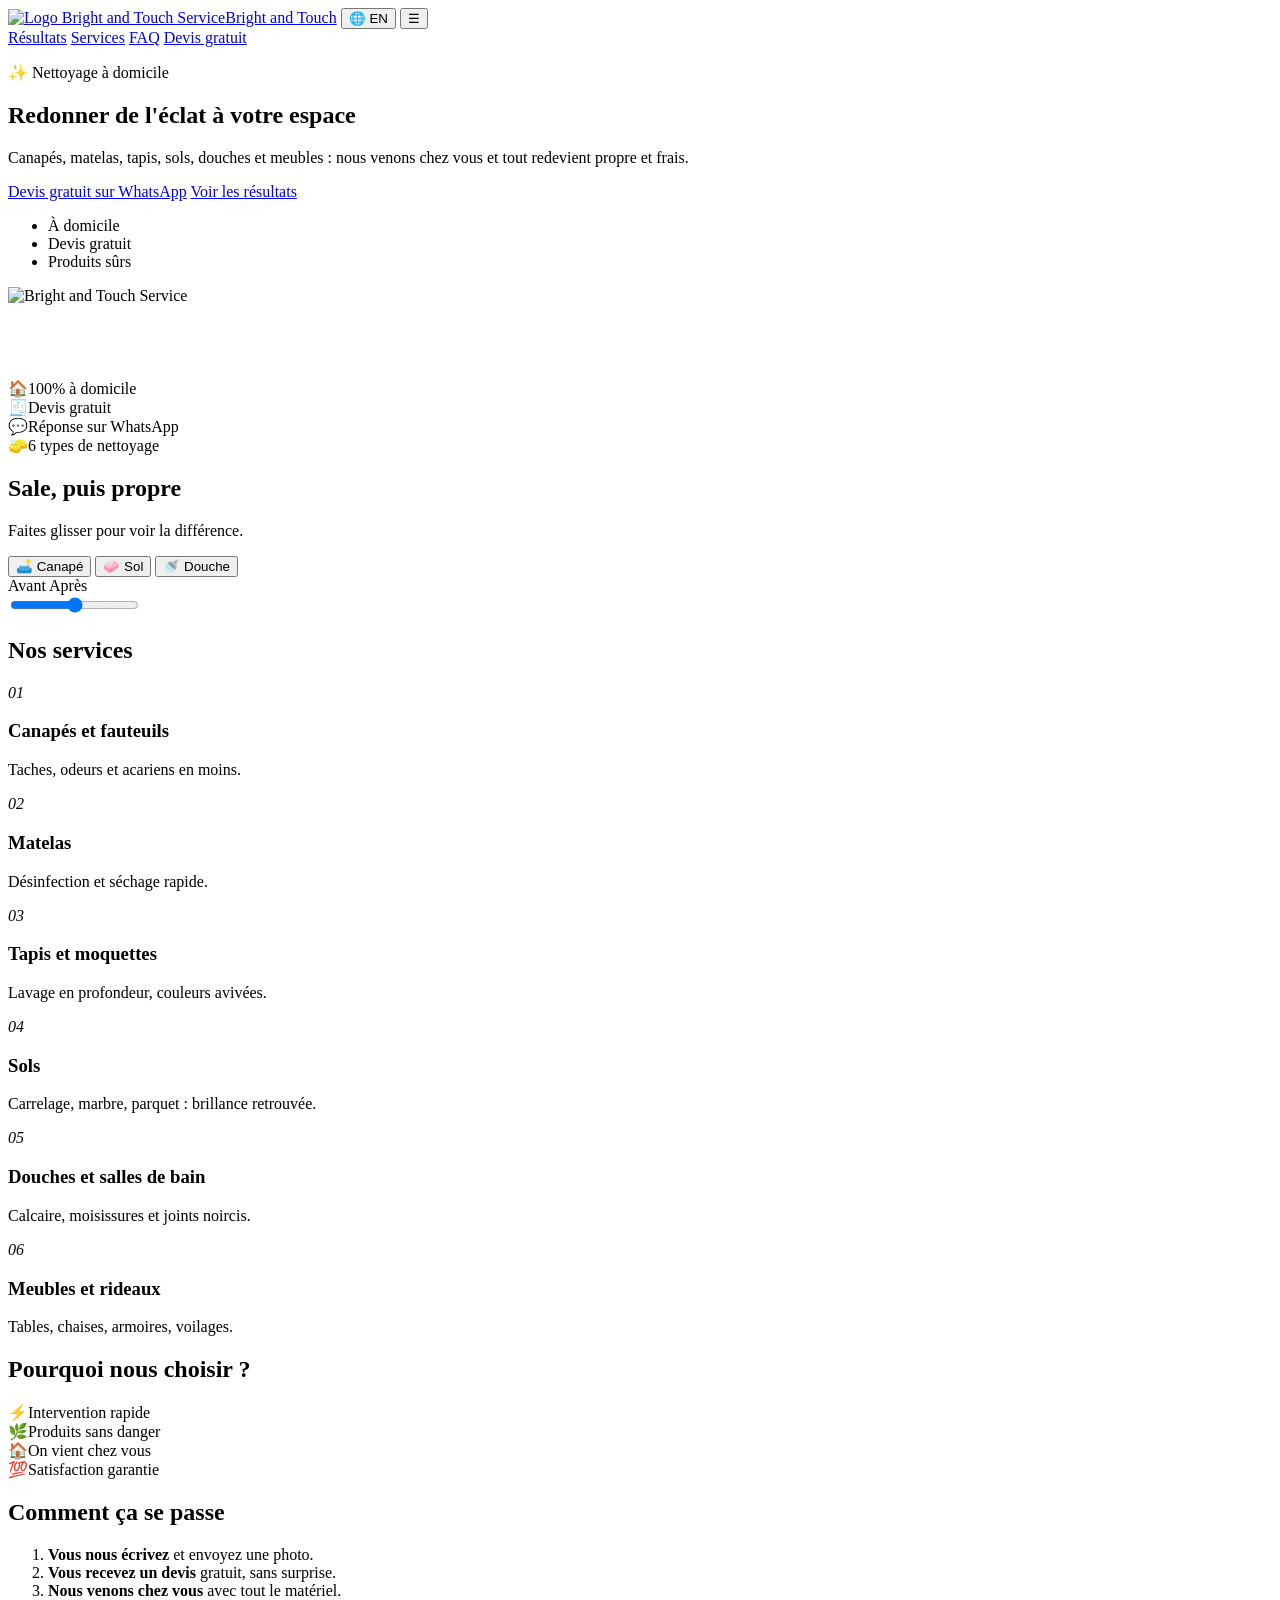
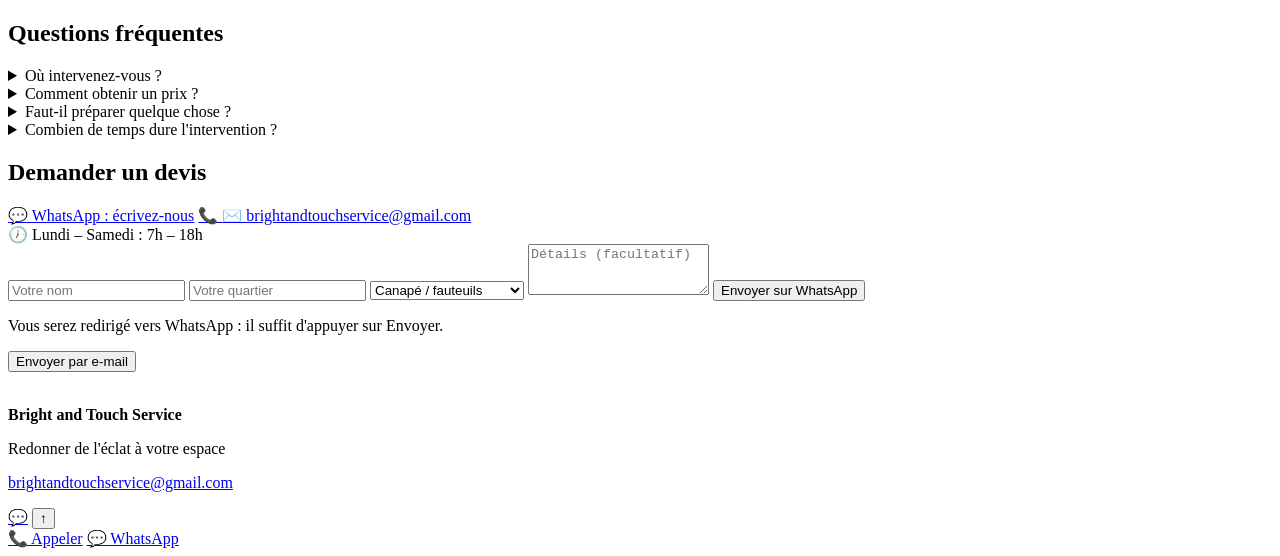
==== index.html @ b21eb21c "Rename images/index.html to index.html" ====
<!DOCTYPE html>
<html lang="fr">
<head>
  <meta charset="utf-8">
  <meta name="viewport" content="width=device-width, initial-scale=1">
  <title>Bright and Touch Service – Nettoyage de canapés, sols et douches</title>
  <meta name="description" content="Nettoyage à domicile de canapés, matelas, tapis, sols, douches et meubles. Devis gratuit.">
  <meta name="theme-color" content="#0B6E7F">
  <link rel="icon" href="images/logo.png">
  <link rel="preconnect" href="https://fonts.googleapis.com">
  <link href="https://fonts.googleapis.com/css2?family=Poppins:wght@400;600;700;800&display=swap" rel="stylesheet">
  <link rel="stylesheet" href="style.css">
</head>
<body>
<div class="progress" id="progress"></div>

<header class="nav" id="nav">
  <a class="brand" href="#top"><img src="images/logo.png" alt="Logo Bright and Touch Service"><span>Bright and Touch</span></a>
  <button class="lang" id="lang" aria-label="Langue / Language">🌐 EN</button>
  <button class="burger" id="burger" aria-label="Menu">☰</button>
  <nav id="menu">
    <a href="#resultats" data-i18n="nav1">Résultats</a>
    <a href="#services" data-i18n="nav2">Services</a>
    <a href="#faq" data-i18n="nav3">FAQ</a>
    <a class="btn small" href="#contact" data-i18n="nav4">Devis gratuit</a>
  </nav>
</header>

<section class="hero" id="top">
  <span class="bub" style="left:6%;width:38px;height:38px"></span>
  <span class="bub" style="left:24%;width:22px;height:22px;animation-delay:2s"></span>
  <span class="bub" style="left:48%;width:46px;height:46px;animation-delay:5s"></span>
  <span class="bub" style="left:70%;width:28px;height:28px;animation-delay:1s"></span>
  <span class="bub" style="left:90%;width:52px;height:52px;animation-delay:3.5s"></span>

  <div class="hero-in">
    <p class="kicker" data-i18n="kicker">✨ Nettoyage à domicile</p>
    <h1><span data-i18n="h1a">Redonner de l'éclat à votre</span> <span class="swap" id="swap">espace</span></h1>
    <p class="lead" data-i18n="lead">Canapés, matelas, tapis, sols, douches et meubles : nous venons chez vous et tout redevient propre et frais.</p>
    <div class="cta">
      <a class="btn gold" data-wa target="_blank" href="#" data-i18n="cta1">Devis gratuit sur WhatsApp</a>
      <a class="btn ghost" href="#resultats" data-i18n="cta2">Voir les résultats</a>
    </div>
    <ul class="trust"><li data-i18n="tr1">À domicile</li><li data-i18n="tr2">Devis gratuit</li><li data-i18n="tr3">Produits sûrs</li></ul>
  </div>

  <div class="hv"><div class="ring"></div><img src="images/logo.png" alt="Bright and Touch Service"></div>

  <svg class="wave" viewBox="0 0 1440 80" preserveAspectRatio="none"><path d="M0,40 C240,90 480,0 720,30 C960,60 1200,90 1440,40 L1440,80 L0,80 Z" fill="#fff"/></svg>
</section>

<section class="band">
  <div><b>🏠</b><span data-i18n="b1">100% à domicile</span></div>
  <div><b>🧾</b><span data-i18n="b2">Devis gratuit</span></div>
  <div><b>💬</b><span data-i18n="b3">Réponse sur WhatsApp</span></div>
  <div><b>🧽</b><span data-i18n="b4">6 types de nettoyage</span></div>
</section>

<section id="resultats">
  <div class="in">
    <h2 data-i18n="r1">Sale, puis propre</h2>
    <p class="sub" data-i18n="r2">Faites glisser pour voir la différence.</p>
    <div class="tabs">
      <button class="tab on" data-k="canape">🛋️ <span data-i18n="t1">Canapé</span></button>
      <button class="tab" data-k="sol">🧼 <span data-i18n="t2">Sol</span></button>
      <button class="tab" data-k="douche">🚿 <span data-i18n="t3">Douche</span></button>
    </div>
    <div class="ba" id="ba">
      <div class="layer" id="la"></div>
      <div class="layer" id="lb"></div>
      <span class="tag" style="left:12px" data-i18n="tg1">Avant</span>
      <span class="tag" style="right:12px" data-i18n="tg2">Après</span>
      <div class="handle"></div>
      <input type="range" min="0" max="100" value="50" id="sl" aria-label="Avant / Après">
    </div>
  </div>
</section>

<section id="services" class="alt">
  <div class="in">
    <h2 data-i18n="s0">Nos services</h2>
    <div class="grid">
      <div class="card"><i>01</i><h3 data-i18n="c1">Canapés et fauteuils</h3><p data-i18n="d1">Taches, odeurs et acariens en moins.</p></div>
      <div class="card"><i>02</i><h3 data-i18n="c2">Matelas</h3><p data-i18n="d2">Désinfection et séchage rapide.</p></div>
      <div class="card"><i>03</i><h3 data-i18n="c3">Tapis et moquettes</h3><p data-i18n="d3">Lavage en profondeur, couleurs avivées.</p></div>
      <div class="card"><i>04</i><h3 data-i18n="c4">Sols</h3><p data-i18n="d4">Carrelage, marbre, parquet : brillance retrouvée.</p></div>
      <div class="card"><i>05</i><h3 data-i18n="c5">Douches et salles de bain</h3><p data-i18n="d5">Calcaire, moisissures et joints noircis.</p></div>
      <div class="card"><i>06</i><h3 data-i18n="c6">Meubles et rideaux</h3><p data-i18n="d6">Tables, chaises, armoires, voilages.</p></div>
    </div>
  </div>
</section>

<section>
  <div class="in">
    <h2 data-i18n="y0">Pourquoi nous choisir ?</h2>
    <div class="why">
      <div><b>⚡</b><span data-i18n="y1">Intervention rapide</span></div>
      <div><b>🌿</b><span data-i18n="y2">Produits sans danger</span></div>
      <div><b>🏠</b><span data-i18n="y3">On vient chez vous</span></div>
      <div><b>💯</b><span data-i18n="y4">Satisfaction garantie</span></div>
    </div>
  </div>
</section>

<section class="alt">
  <div class="in">
    <h2 data-i18n="e0">Comment ça se passe</h2>
    <ol class="steps">
      <li data-i18n="e1"><b>Vous nous écrivez</b> et envoyez une photo.</li>
      <li data-i18n="e2"><b>Vous recevez un devis</b> gratuit, sans surprise.</li>
      <li data-i18n="e3"><b>Nous venons chez vous</b> avec tout le matériel.</li>
    </ol>
  </div>
</section>

<section id="faq">
  <div class="in">
    <h2 data-i18n="f0">Questions fréquentes</h2>
    <details><summary data-i18n="q1">Où intervenez-vous ?</summary><p data-i18n="a1">Chez vous, dans votre ville et ses environs. Écrivez-nous votre quartier pour confirmer.</p></details>
    <details><summary data-i18n="q2">Comment obtenir un prix ?</summary><p data-i18n="a2">Envoyez-nous une photo et une description sur WhatsApp ou par e-mail : le devis est gratuit.</p></details>
    <details><summary data-i18n="q3">Faut-il préparer quelque chose ?</summary><p data-i18n="a3">Non. Nous apportons le matériel et les produits.</p></details>
    <details><summary data-i18n="q4">Combien de temps dure l'intervention ?</summary><p data-i18n="a4">Cela dépend de la surface et de l'état. Nous vous donnons une durée avec le devis.</p></details>
  </div>
</section>

<section id="contact" class="alt">
  <div class="in">
    <h2 data-i18n="k0">Demander un devis</h2>
    <div class="contact">
      <div class="infos">
        <a data-wa target="_blank" href="#" data-i18n="k1">💬 WhatsApp : écrivez-nous</a>
        <a data-tel href="#">📞 <span class="t-tel"></span></a>
        <a data-email href="#">✉️ brightandtouchservice@gmail.com</a>
        <div data-i18n="k2">🕖 Lundi – Samedi : 7h – 18h</div>
      </div>
      <form id="form">
        <input type="text" id="nom" data-ph="p1" placeholder="Votre nom" required>
        <input type="text" id="quartier" data-ph="p2" placeholder="Votre quartier" required>
        <select id="service">
          <option value="Canapé / fauteuils" data-i18n="o1">Canapé / fauteuils</option>
          <option value="Matelas" data-i18n="o2">Matelas</option>
          <option value="Tapis / moquette" data-i18n="o3">Tapis / moquette</option>
          <option value="Sols" data-i18n="o4">Sols</option>
          <option value="Douche / salle de bain" data-i18n="o5">Douche / salle de bain</option>
          <option value="Meubles / rideaux" data-i18n="o6">Meubles / rideaux</option>
          <option value="Plusieurs choses" data-i18n="o7">Plusieurs choses</option>
        </select>
        <textarea id="msg" rows="3" data-ph="p3" placeholder="Détails (facultatif)"></textarea>
        <button class="btn" type="submit" data-i18n="k3">Envoyer sur WhatsApp</button>
        <p class="hint" data-i18n="hint">Vous serez redirigé vers WhatsApp : il suffit d'appuyer sur Envoyer.</p>
        <button class="btn line" type="button" id="mailbtn" data-i18n="k4">Envoyer par e-mail</button>
      </form>
    </div>
  </div>
</section>

<footer>
  <img src="images/logo.png" alt="">
  <p><b>Bright and Touch Service</b></p>
  <p data-i18n="ft">Redonner de l'éclat à votre espace</p>
  <p><a data-email href="#">brightandtouchservice@gmail.com</a></p>
</footer>

<a class="wa" data-wa target="_blank" href="#" aria-label="WhatsApp">💬</a>
<button class="totop" id="totop" aria-label="↑">↑</button>

<div class="bar">
  <a data-tel href="#" data-i18n="bar1">📞 Appeler</a>
  <a data-wa target="_blank" href="#">💬 WhatsApp</a>
</div>

<script src="script.js"></script>
</body>
</html>
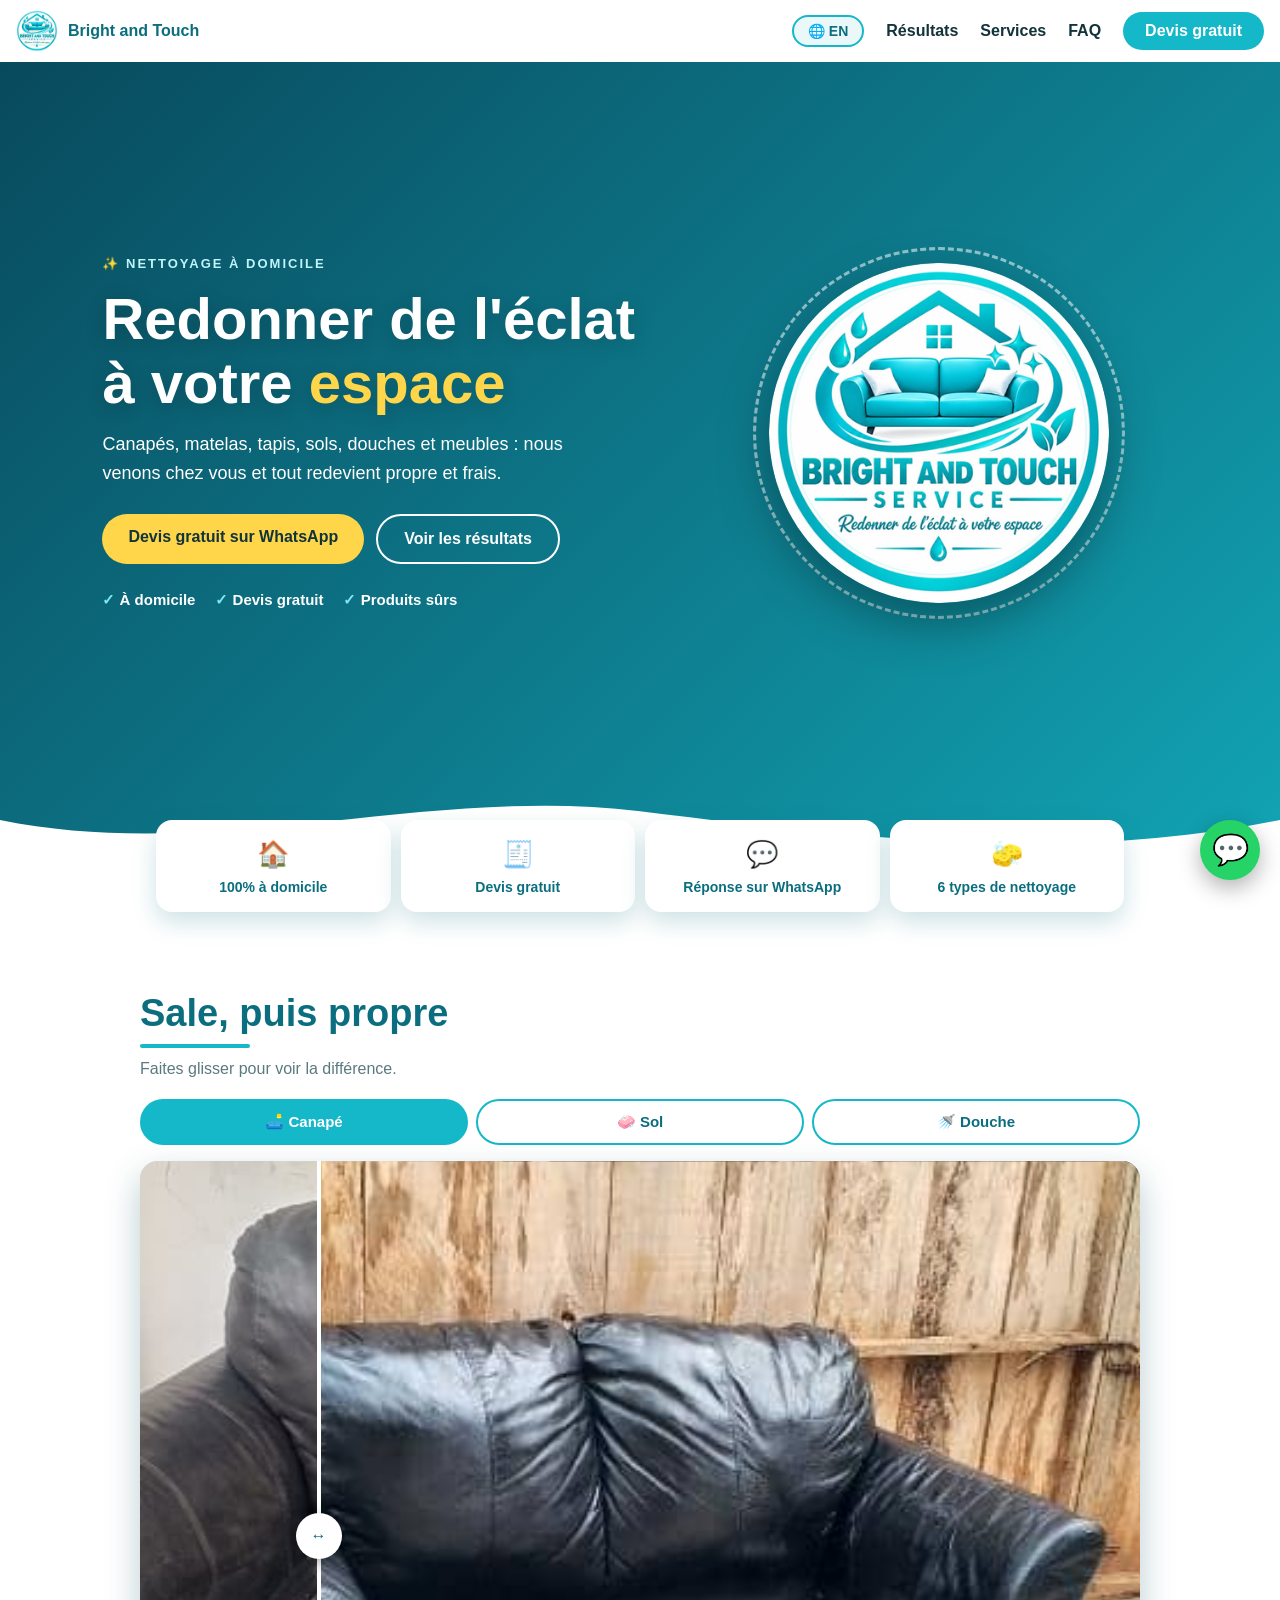
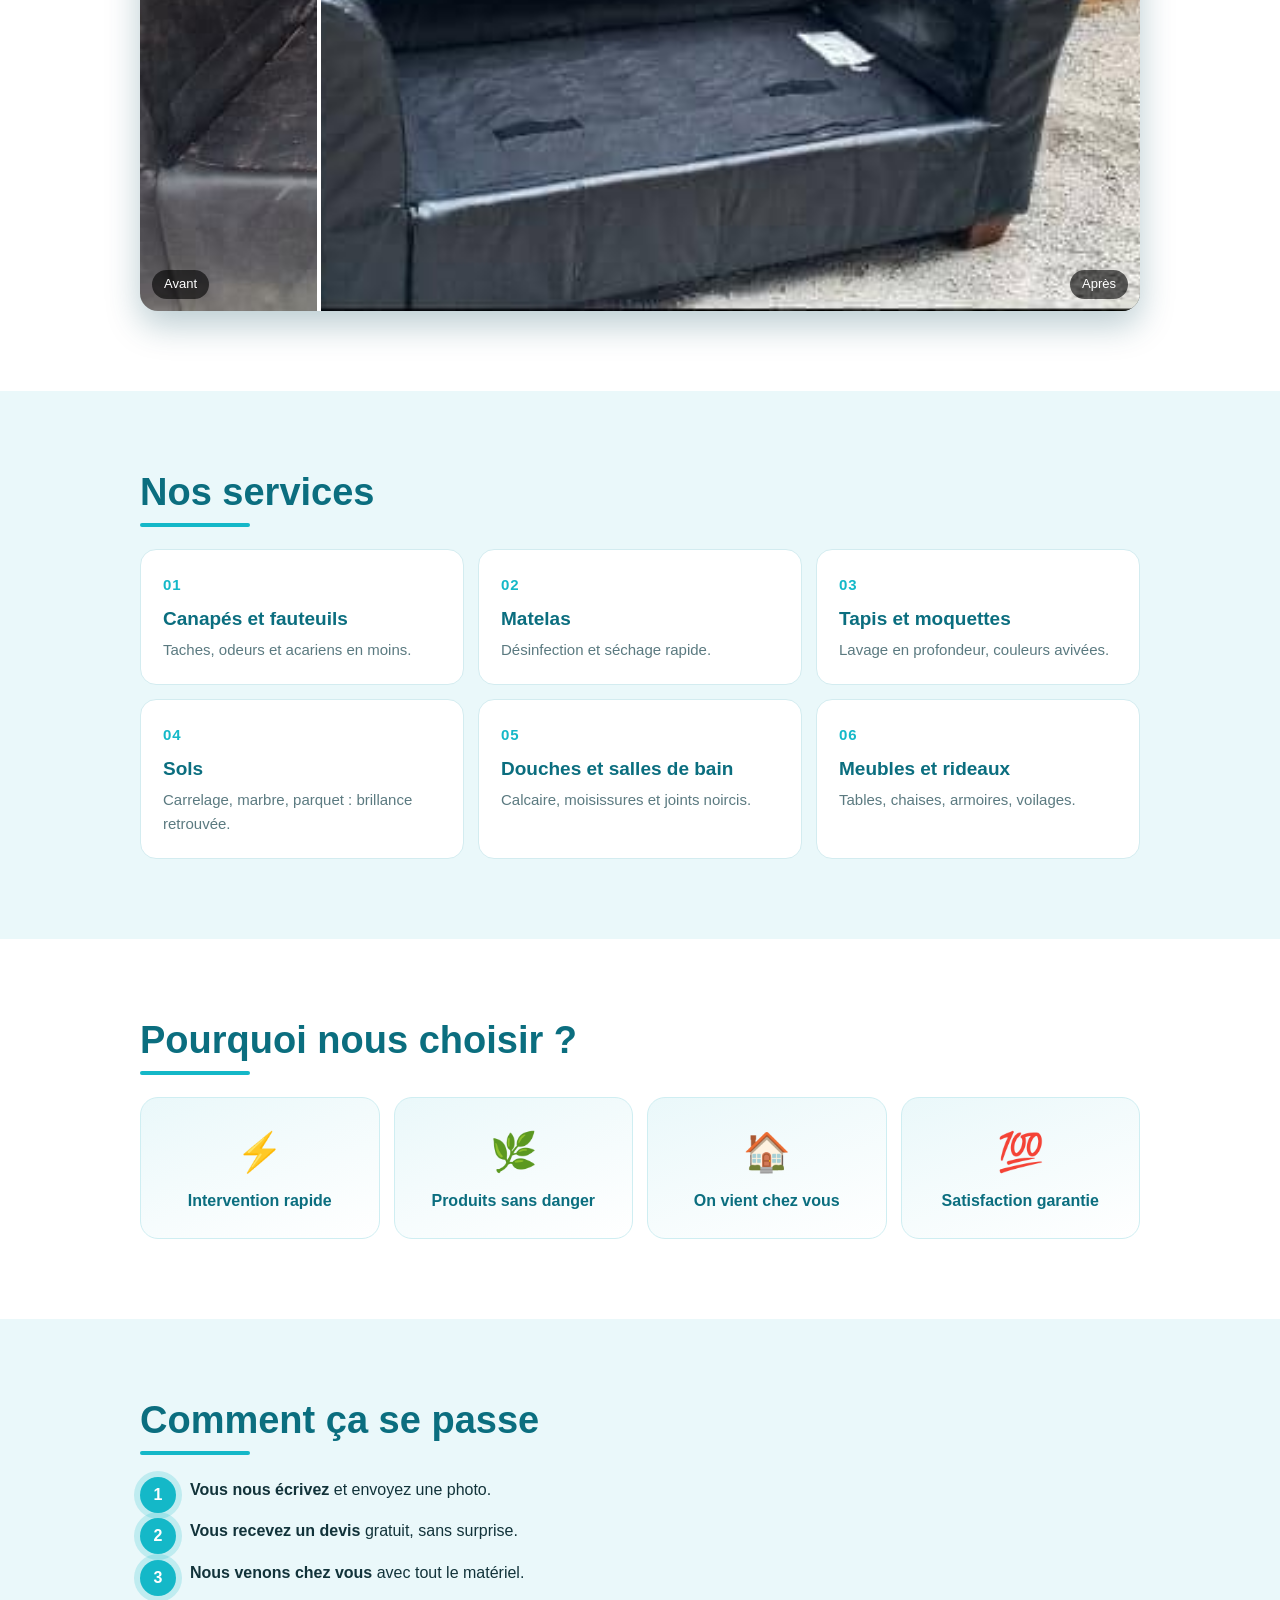
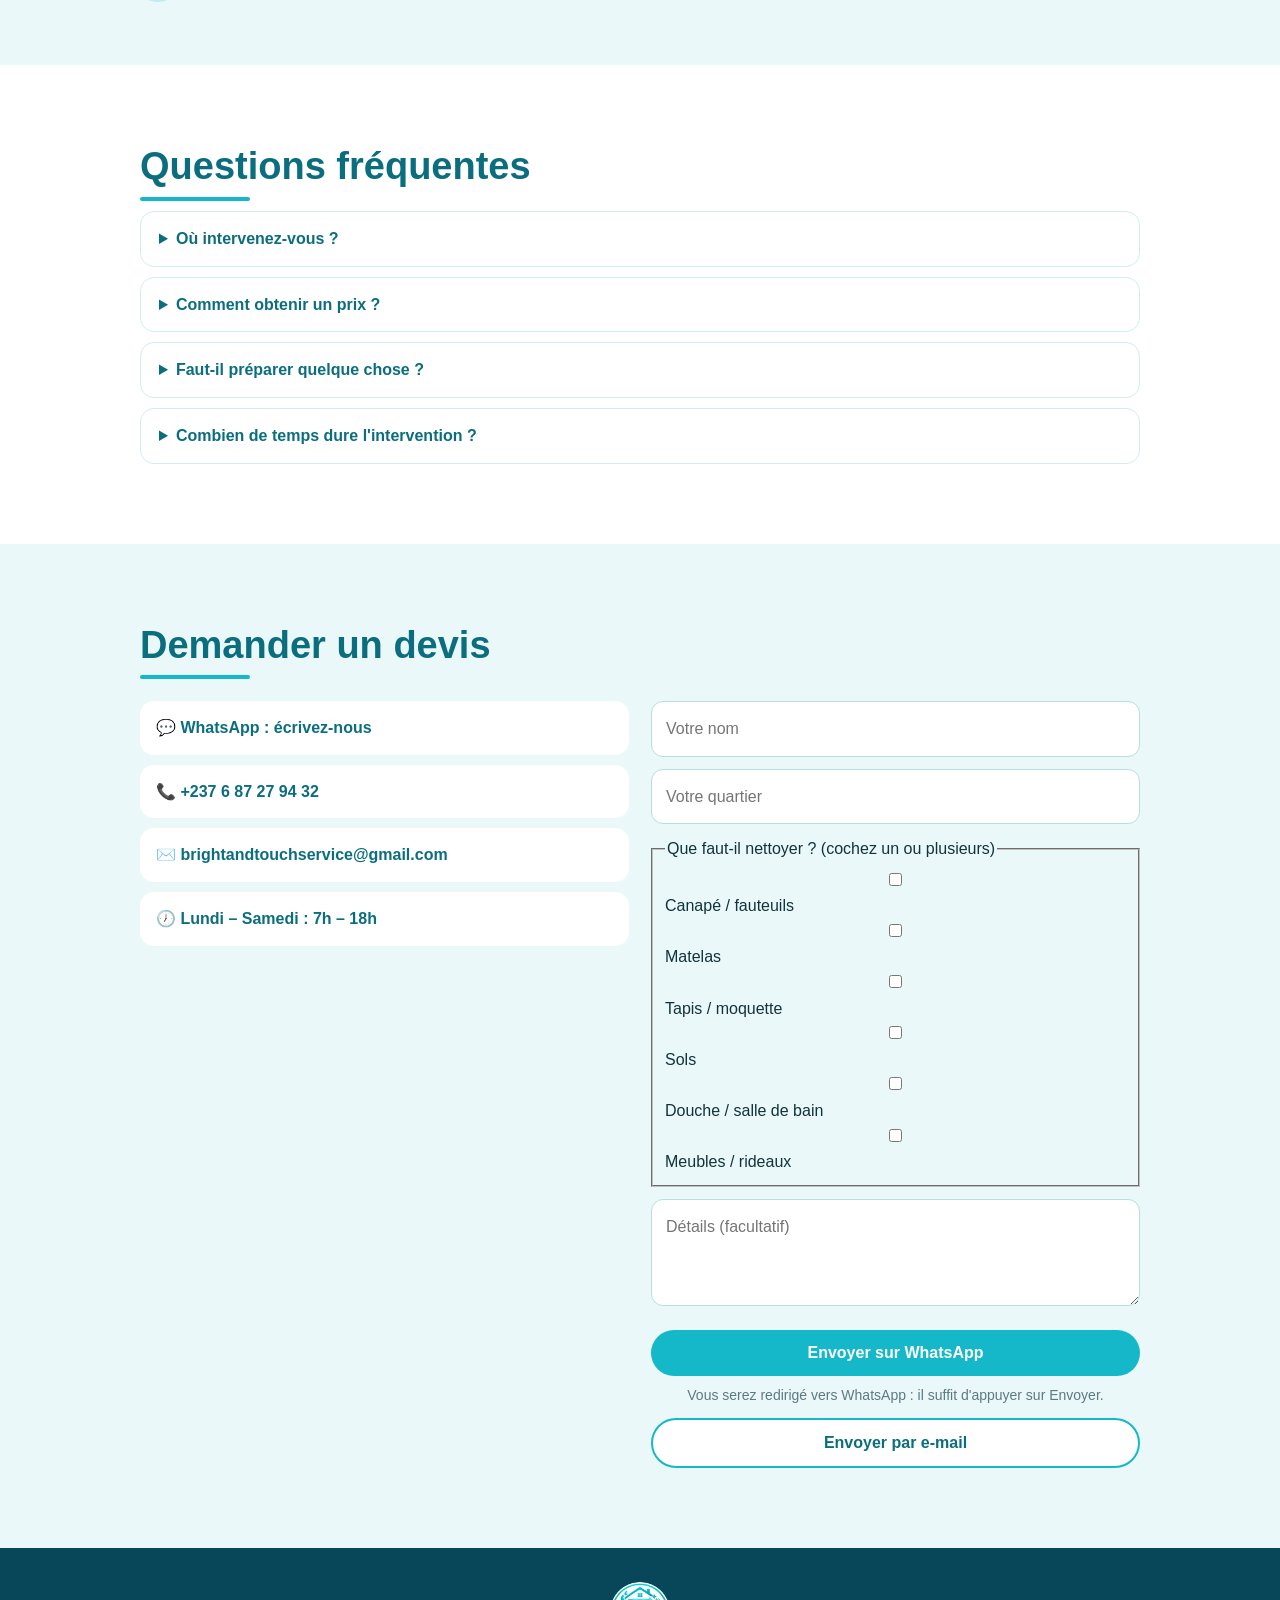
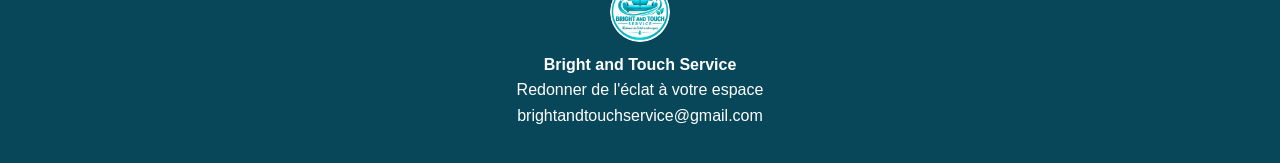
==== commit 94a9e613: "Refactor form to use checkboxes for cleaning options Updated the form to include checkboxes for serv" ====
--- a/index.html
+++ b/index.html
@@ -133,23 +133,28 @@
         <a data-email href="#">✉️ brightandtouchservice@gmail.com</a>
         <div data-i18n="k2">🕖 Lundi – Samedi : 7h – 18h</div>
       </div>
-      <form id="form">
-        <input type="text" id="nom" data-ph="p1" placeholder="Votre nom" required>
-        <input type="text" id="quartier" data-ph="p2" placeholder="Votre quartier" required>
-        <select id="service">
-          <option value="Canapé / fauteuils" data-i18n="o1">Canapé / fauteuils</option>
-          <option value="Matelas" data-i18n="o2">Matelas</option>
-          <option value="Tapis / moquette" data-i18n="o3">Tapis / moquette</option>
-          <option value="Sols" data-i18n="o4">Sols</option>
-          <option value="Douche / salle de bain" data-i18n="o5">Douche / salle de bain</option>
-          <option value="Meubles / rideaux" data-i18n="o6">Meubles / rideaux</option>
-          <option value="Plusieurs choses" data-i18n="o7">Plusieurs choses</option>
-        </select>
-        <textarea id="msg" rows="3" data-ph="p3" placeholder="Détails (facultatif)"></textarea>
-        <button class="btn" type="submit" data-i18n="k3">Envoyer sur WhatsApp</button>
-        <p class="hint" data-i18n="hint">Vous serez redirigé vers WhatsApp : il suffit d'appuyer sur Envoyer.</p>
-        <button class="btn line" type="button" id="mailbtn" data-i18n="k4">Envoyer par e-mail</button>
-      </form>
+      <form id="form" novalidate>
+  <input type="text" id="nom" data-ph="p1" placeholder="Votre nom">
+  <input type="text" id="quartier" data-ph="p2" placeholder="Votre quartier">
+
+  <fieldset class="choix" id="choix">
+    <legend data-i18n="lg">Que faut-il nettoyer ? (cochez un ou plusieurs)</legend>
+    <label><input type="checkbox" value="Canapé / fauteuils"><span data-i18n="o1">Canapé / fauteuils</span></label>
+    <label><input type="checkbox" value="Matelas"><span data-i18n="o2">Matelas</span></label>
+    <label><input type="checkbox" value="Tapis / moquette"><span data-i18n="o3">Tapis / moquette</span></label>
+    <label><input type="checkbox" value="Sols"><span data-i18n="o4">Sols</span></label>
+    <label><input type="checkbox" value="Douche / salle de bain"><span data-i18n="o5">Douche / salle de bain</span></label>
+    <label><input type="checkbox" value="Meubles / rideaux"><span data-i18n="o6">Meubles / rideaux</span></label>
+  </fieldset>
+
+  <textarea id="msg" rows="3" data-ph="p3" placeholder="Détails (facultatif)"></textarea>
+
+  <p class="erreur" id="erreur" role="alert"></p>
+
+  <button class="btn" type="submit" data-i18n="k3">Envoyer sur WhatsApp</button>
+  <p class="hint" data-i18n="hint">Vous serez redirigé vers WhatsApp : il suffit d'appuyer sur Envoyer.</p>
+  <button class="btn line" type="button" id="mailbtn" data-i18n="k4">Envoyer par e-mail</button>
+</form>
     </div>
   </div>
 </section>
--- a/style.css
+++ b/style.css
@@ -0,0 +1,155 @@
+:root{--t:#14B8C8;--td:#0B6E7F;--dk:#08475A;--ts:#EAF8FA;--ink:#12333A;--mute:#5b7a80;--gold:#FFD54A}
+*{box-sizing:border-box;margin:0}
+html{scroll-behavior:smooth;scroll-padding-top:70px}
+body{font-family:Poppins,Arial,sans-serif;color:var(--ink);line-height:1.6;padding-bottom:62px;overflow-x:hidden}
+img{max-width:100%;display:block}
+a{color:inherit}
+
+/* Barre de progression */
+.progress{position:fixed;top:0;left:0;height:4px;width:0;background:linear-gradient(90deg,var(--t),var(--gold));z-index:60}
+
+/* Navigation */
+.nav{position:sticky;top:0;z-index:30;display:flex;flex-wrap:wrap;align-items:center;justify-content:space-between;padding:10px 16px;background:rgba(255,255,255,.96);backdrop-filter:blur(8px);transition:padding .3s,box-shadow .3s}
+.nav.scrolled{padding:5px 16px;box-shadow:0 4px 22px rgba(8,71,90,.18)}
+.brand{display:flex;align-items:center;gap:10px;text-decoration:none;font-weight:700;color:var(--td)}
+.brand img{width:42px;height:42px;border-radius:50%}
+.burger{background:none;border:0;font-size:28px;color:var(--td);cursor:pointer;padding:4px 8px}
+#menu{display:none;width:100%;flex-direction:column;padding:10px 0 6px}
+#menu.open{display:flex}
+#menu a{padding:13px 6px;text-decoration:none;font-weight:600;border-bottom:1px solid #e3f1f3}
+#menu a.btn{border:0;margin-top:8px;color:#fff}
+
+/* Boutons avec reflet brillant */
+.btn{position:relative;overflow:hidden;display:inline-block;background:var(--t);color:#fff;padding:14px 26px;border-radius:999px;font:600 16px Poppins,sans-serif;text-decoration:none;border:0;cursor:pointer;text-align:center;transition:transform .2s,background .2s,box-shadow .2s}
+.btn:hover{background:var(--td);transform:translateY(-3px);box-shadow:0 10px 22px rgba(8,71,90,.3)}
+.btn::after{content:"";position:absolute;top:0;left:-80%;width:50%;height:100%;background:linear-gradient(120deg,transparent,rgba(255,255,255,.55),transparent);transform:skewX(-20deg);animation:shine 3.5s infinite}
+@keyframes shine{to{left:140%}}
+.btn.gold{background:var(--gold);color:#12333A}
+.btn.gold:hover{background:#ffe074}
+.btn.ghost{background:transparent;border:2px solid #fff}
+.btn.ghost:hover{background:rgba(255,255,255,.15)}
+.btn.line{background:#fff;color:var(--td);border:2px solid var(--t)}
+
+/* Accueil */
+.hero{position:relative;overflow:hidden;min-height:88svh;display:grid;gap:26px;align-items:center;padding:50px 20px 120px;color:#fff;
+  background:linear-gradient(135deg,rgba(8,71,90,.93),rgba(20,184,200,.72)),url(images/hero.jpg) center/cover no-repeat,#0B6E7F}
+.hero-in>*{animation:up .8s both}
+.hero-in>:nth-child(2){animation-delay:.15s}
+.hero-in>:nth-child(3){animation-delay:.3s}
+.hero-in>:nth-child(4){animation-delay:.45s}
+.hero-in>:nth-child(5){animation-delay:.6s}
+@keyframes up{from{opacity:0;transform:translateY(26px)}}
+.kicker{text-transform:uppercase;letter-spacing:2px;font-size:13px;font-weight:600;color:#bff4fa;margin-bottom:12px}
+h1{font-size:clamp(34px,9vw,58px);line-height:1.1;font-weight:800;margin-bottom:16px;text-shadow:0 4px 20px rgba(0,0,0,.2)}
+.swap{display:inline-block;color:var(--gold);transition:opacity .35s,transform .35s}
+.swap.out{opacity:0;transform:translateY(-12px)}
+.lead{font-size:18px;margin-bottom:26px;max-width:520px}
+.cta{display:flex;flex-direction:column;gap:12px}
+.trust{list-style:none;padding:0;margin-top:24px;display:flex;flex-wrap:wrap;gap:8px 20px;font-weight:600;font-size:15px}
+.trust li::before{content:"✓ ";color:#7ee8f2}
+.hv{position:relative;display:grid;place-items:center;animation:up 1s .5s both}
+.hv img{position:relative;z-index:1;width:62%;max-width:340px;border-radius:50%;box-shadow:0 20px 50px rgba(0,0,0,.35);animation:fl 4s ease-in-out infinite}
+.ring{position:absolute;width:78%;max-width:400px;aspect-ratio:1;border-radius:50%;border:3px dashed rgba(255,255,255,.55);animation:sp 30s linear infinite}
+@keyframes fl{50%{transform:translateY(-12px)}}
+@keyframes sp{to{transform:rotate(360deg)}}
+.wave{position:absolute;bottom:-1px;left:0;width:100%;height:70px}
+.bub{position:absolute;bottom:-70px;border-radius:50%;background:rgba(255,255,255,.18);border:1px solid rgba(255,255,255,.45);animation:rise 9s infinite ease-in}
+@keyframes rise{to{transform:translateY(-95svh);opacity:0}}
+
+/* Bande d'atouts */
+.band{display:grid;grid-template-columns:repeat(2,1fr);gap:10px;max-width:1000px;margin:-34px auto 0;padding:0 16px!important;position:relative;z-index:2}
+.band div{background:#fff;border-radius:16px;padding:14px 10px;text-align:center;font-weight:600;font-size:14px;color:var(--td);box-shadow:0 10px 25px rgba(11,110,127,.2);transition:transform .25s}
+.band div:hover{transform:translateY(-6px)}
+.band b{display:block;font-size:26px}
+
+/* Sections */
+section{padding:56px 20px}
+.in{max-width:1000px;margin:0 auto}
+.alt{background:var(--ts)}
+h2{font-size:clamp(26px,6vw,38px);font-weight:800;color:var(--td);line-height:1.15;margin-bottom:8px}
+h2::after{content:"";display:block;width:60px;height:4px;border-radius:4px;background:var(--t);margin-top:8px;transition:width .6s .2s}
+h2.show::after{width:110px}
+.sub{color:var(--mute);margin-bottom:6px}
+
+/* Avant / Après */
+.tabs{display:flex;gap:8px;margin:18px 0 16px}
+.tab{flex:1;padding:12px 10px;border-radius:999px;border:2px solid var(--t);background:#fff;color:var(--td);font:600 15px Poppins,sans-serif;cursor:pointer;transition:.2s}
+.tab.on{background:var(--t);color:#fff}
+.ba{position:relative;aspect-ratio:4/3;border-radius:18px;overflow:hidden;box-shadow:0 14px 34px rgba(8,71,90,.28);--p:50%;background:#cfe3e6}
+.layer{position:absolute;inset:0;background-size:cover;background-position:center}
+#la{background-color:#9a8f7e}
+#lb{background-color:#bfe9ee;clip-path:inset(0 0 0 var(--p))}
+.ba input{position:absolute;inset:0;width:100%;height:100%;opacity:0;margin:0;cursor:ew-resize;touch-action:pan-y}
+.handle{position:absolute;top:0;bottom:0;left:var(--p);width:4px;background:#fff;transform:translateX(-50%);pointer-events:none}
+.handle::after{content:"↔";position:absolute;top:50%;left:50%;transform:translate(-50%,-50%);width:46px;height:46px;border-radius:50%;background:#fff;color:var(--td);display:grid;place-items:center;font-weight:700;box-shadow:0 4px 14px rgba(0,0,0,.35)}
+.tag{position:absolute;bottom:12px;padding:4px 12px;border-radius:999px;background:rgba(0,0,0,.6);color:#fff;font-size:13px;pointer-events:none}
+
+/* Cartes */
+.grid{display:grid;gap:14px;margin-top:22px}
+.card{background:#fff;border-radius:16px;padding:22px;border:1px solid #d3ecf0;transition:transform .3s,box-shadow .3s,border-color .3s}
+.card:hover{transform:translateY(-8px);box-shadow:0 18px 36px rgba(20,184,200,.28);border-color:var(--t)}
+.card i{font-style:normal;font-weight:800;color:var(--t);font-size:15px;letter-spacing:1px;transition:letter-spacing .3s}
+.card:hover i{letter-spacing:4px}
+.card h3{font-size:19px;color:var(--td);margin:6px 0 4px}
+.card p{color:var(--mute);font-size:15px}
+.why{display:grid;grid-template-columns:repeat(2,1fr);gap:14px;margin-top:22px}
+.why div{text-align:center;padding:24px 10px;border-radius:18px;background:linear-gradient(160deg,var(--ts),#fff);border:1px solid #cfeef2;font-weight:600;color:var(--td);transition:transform .3s}
+.why div:hover{transform:scale(1.05)}
+.why b{display:block;font-size:38px;margin-bottom:6px}
+
+/* Étapes, FAQ */
+.steps{list-style:none;padding:0;display:grid;gap:16px;counter-reset:s;margin-top:22px}
+.steps li{counter-increment:s;padding-left:50px;position:relative}
+.steps li::before{content:counter(s);position:absolute;left:0;top:0;width:36px;height:36px;border-radius:50%;background:var(--t);color:#fff;display:grid;place-items:center;font-weight:700;box-shadow:0 0 0 6px rgba(20,184,200,.2)}
+details{background:#fff;border:1px solid #d3ecf0;border-radius:14px;padding:14px 18px;margin-top:10px;transition:box-shadow .3s}
+details[open]{box-shadow:0 8px 22px rgba(20,184,200,.2)}
+summary{cursor:pointer;font-weight:600;color:var(--td)}
+details p{color:var(--mute);margin-top:8px}
+
+/* Contact */
+.contact{display:grid;gap:22px;margin-top:22px}
+.infos a,.infos div{display:block;background:#fff;border-radius:14px;padding:14px 16px;margin-bottom:10px;text-decoration:none;font-weight:600;color:var(--td);word-break:break-word;transition:transform .25s,box-shadow .25s}
+.infos a:hover{transform:translateX(6px);box-shadow:0 6px 18px rgba(20,184,200,.25)}
+form{display:grid;gap:12px}
+input,select,textarea{width:100%;padding:14px;border-radius:12px;border:1px solid #b9dde2;font:inherit;font-size:16px;background:#fff;transition:border-color .2s,box-shadow .2s}
+input:focus,select:focus,textarea:focus{outline:0;border-color:var(--t);box-shadow:0 0 0 4px rgba(20,184,200,.2)}
+
+footer{background:var(--dk);color:#fff;text-align:center;padding:34px 20px}
+footer img{width:60px;border-radius:50%;margin:0 auto 10px}
+footer a{text-decoration:none}
+
+/* Boutons flottants */
+.bar{position:fixed;left:0;right:0;bottom:0;z-index:40;display:flex;background:#fff;box-shadow:0 -4px 18px rgba(0,0,0,.15);padding-bottom:env(safe-area-inset-bottom)}
+.bar a{flex:1;text-align:center;padding:16px 8px;font-weight:700;text-decoration:none;color:var(--td)}
+.bar a:last-child{background:#25D366;color:#fff;animation:pu 2s infinite}
+.wa{display:none;position:fixed;right:20px;bottom:20px;width:60px;height:60px;border-radius:50%;background:#25D366;place-items:center;font-size:30px;text-decoration:none;z-index:40;box-shadow:0 8px 22px rgba(0,0,0,.3);animation:pu 2s infinite}
+@keyframes pu{0%{box-shadow:0 0 0 0 rgba(37,211,102,.6)}70%{box-shadow:0 0 0 18px rgba(37,211,102,0)}100%{box-shadow:0 0 0 0 rgba(37,211,102,0)}}
+.totop{position:fixed;right:16px;bottom:78px;width:44px;height:44px;border-radius:50%;border:0;background:var(--td);color:#fff;font-size:20px;cursor:pointer;z-index:40;opacity:0;pointer-events:none;transform:translateY(20px);transition:.3s}
+.totop.show{opacity:1;pointer-events:auto;transform:none}
+
+/* Apparition au défilement */
+.reveal{opacity:0;transform:translateY(28px);transition:opacity .7s,transform .7s}
+.reveal.show{opacity:1;transform:none}
+
+/* Ordinateur / tablette */
+@media(min-width:768px){
+  body{padding-bottom:0}
+  .bar,.burger{display:none}
+  .wa{display:grid}
+  .totop{bottom:94px}
+  #menu{display:flex;flex-direction:row;width:auto;padding:0;align-items:center;gap:22px}
+  #menu a{border:0;padding:0}
+  #menu a.btn{padding:10px 22px;margin:0}
+  .hero{grid-template-columns:1.2fr 1fr;padding:80px 8% 130px}
+  .hv img{width:78%}
+  .cta{flex-direction:row}
+  .band,.why{grid-template-columns:repeat(4,1fr)}
+  .grid{grid-template-columns:repeat(3,1fr)}
+  .contact{grid-template-columns:1fr 1fr}
+  section{padding:80px 8%}
+}
+@media(prefers-reduced-motion:reduce){*{animation:none!important;transition:none!important}}
+.lang{margin-left:auto;margin-right:6px;background:var(--ts);color:var(--td);border:2px solid var(--t);border-radius:999px;padding:6px 14px;font:600 14px Poppins,sans-serif;cursor:pointer;transition:.2s}
+.lang:hover{background:var(--t);color:#fff}
+.hint{font-size:14px;color:var(--mute);text-align:center;margin-top:-4px}
+@media(min-width:768px){.lang{margin-right:22px}}
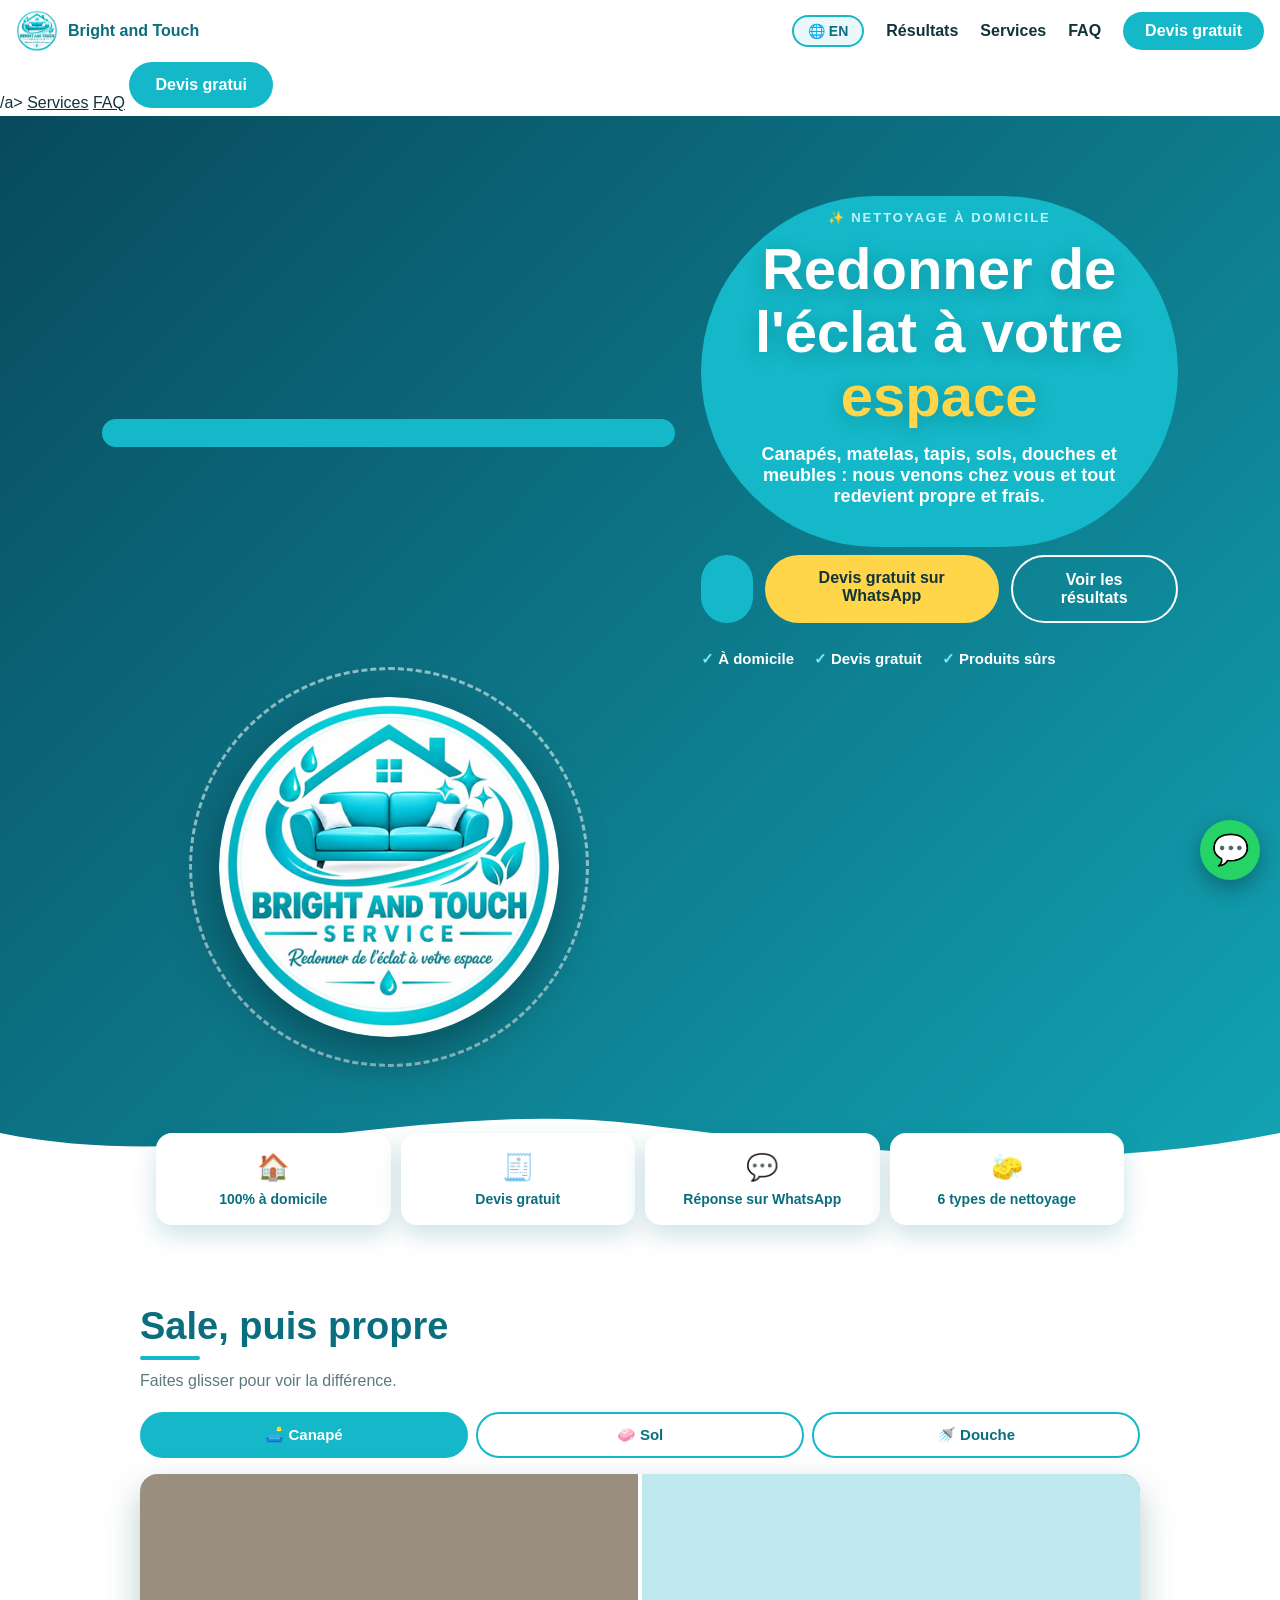
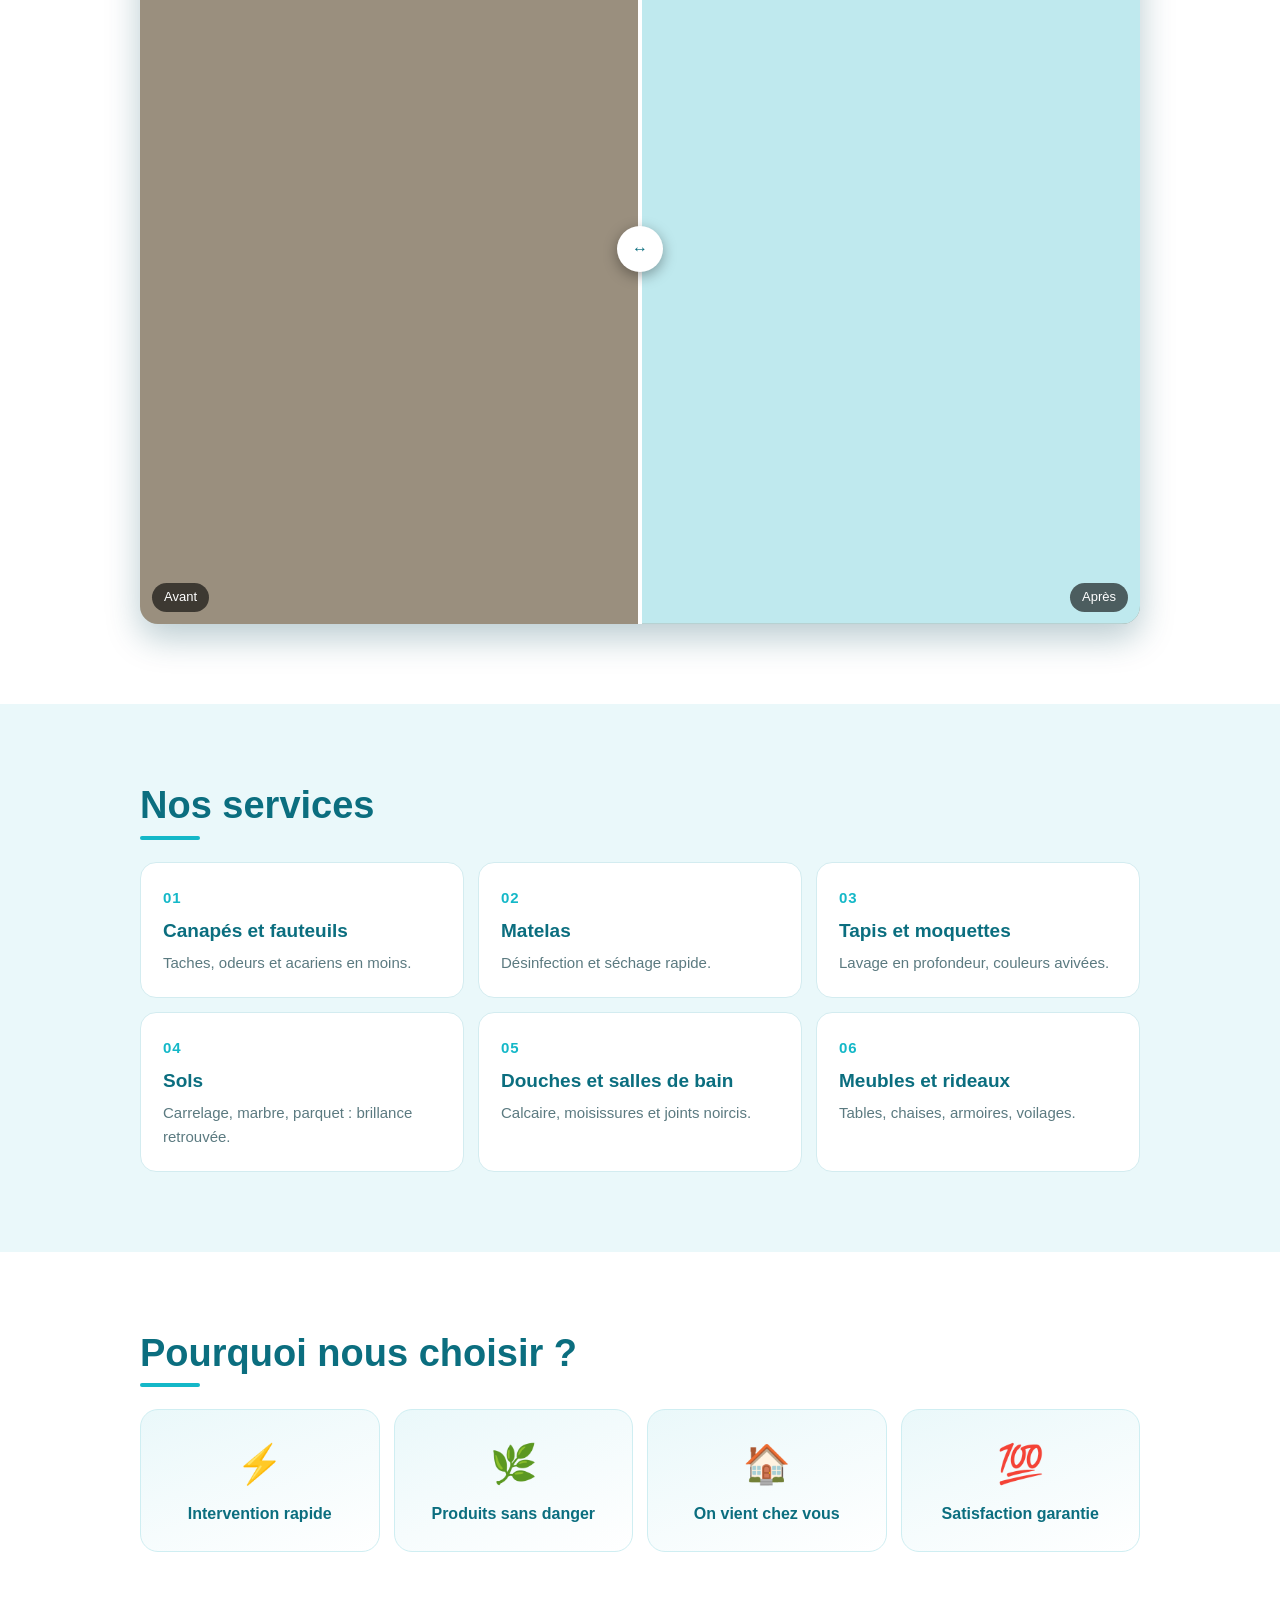
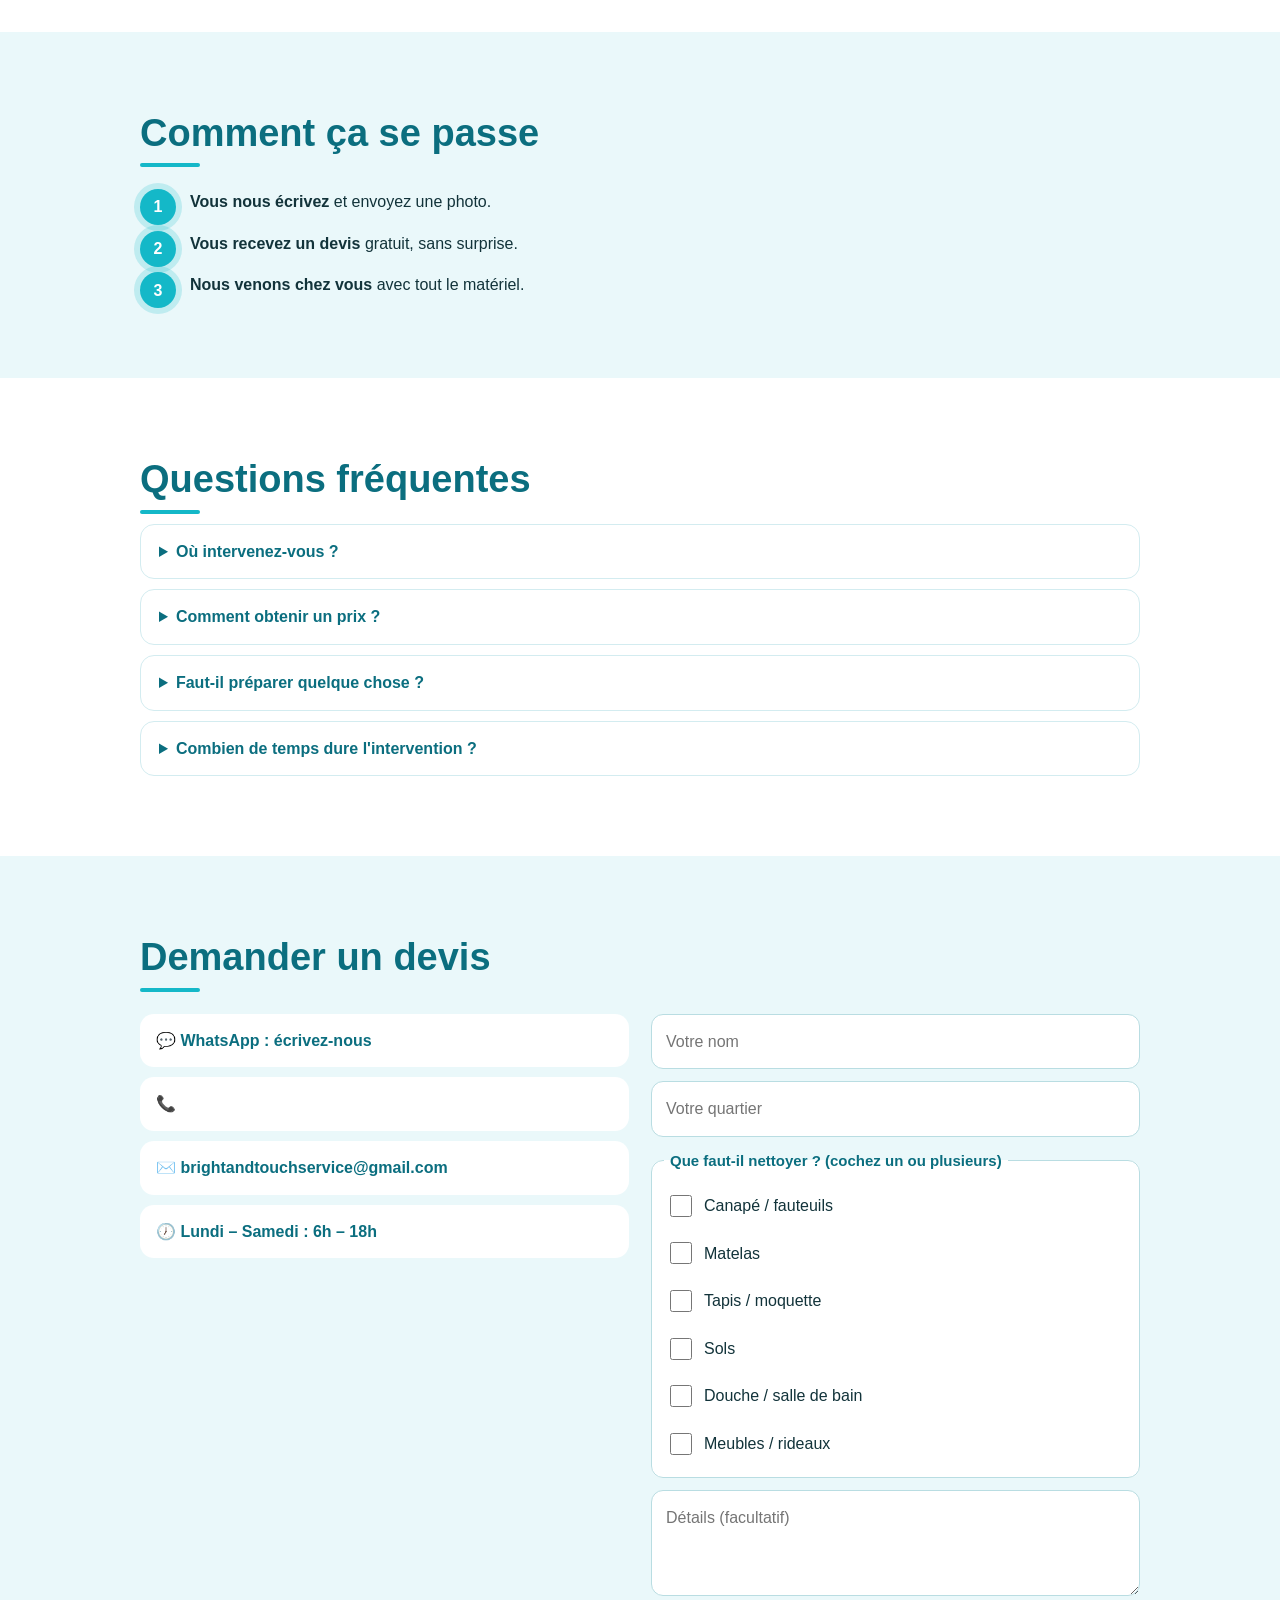
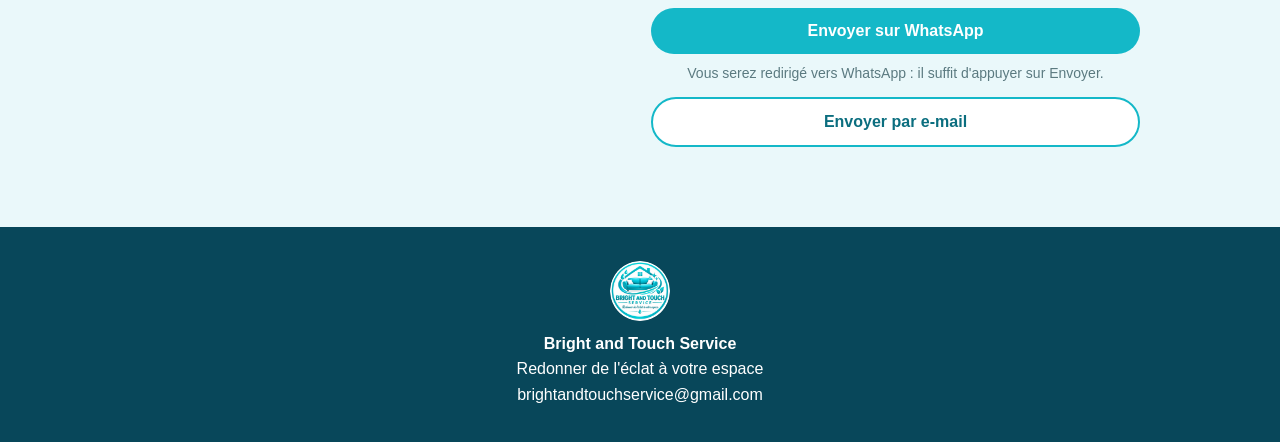
==== commit 922ffbef: "Update index.html" ====
--- a/index.html
+++ b/index.html
@@ -24,7 +24,10 @@
     <a href="#faq" data-i18n="nav3">FAQ</a>
     <a class="btn small" href="#contact" data-i18n="nav4">Devis gratuit</a>
   </nav>
-</header>
+</header>/a>
+    <a href="#services" data-i18n="nav2">Services</a>
+    <a href="#faq" data-i18n="nav3">FAQ</a>
+    <a class="btn small" href="#contact" data-i18n="nav4">Devis gratui
 
 <section class="hero" id="top">
   <span class="bub" style="left:6%;width:38px;height:38px"></span>
@@ -131,7 +134,7 @@
         <a data-wa target="_blank" href="#" data-i18n="k1">💬 WhatsApp : écrivez-nous</a>
         <a data-tel href="#">📞 <span class="t-tel"></span></a>
         <a data-email href="#">✉️ brightandtouchservice@gmail.com</a>
-        <div data-i18n="k2">🕖 Lundi – Samedi : 7h – 18h</div>
+        <div data-i18n="k2">🕖 Lundi – Samedi : 6h – 18h</div>
       </div>
       <form id="form" novalidate>
   <input type="text" id="nom" data-ph="p1" placeholder="Votre nom">
--- a/style.css
+++ b/style.css
@@ -153,3 +153,10 @@
 .lang:hover{background:var(--t);color:#fff}
 .hint{font-size:14px;color:var(--mute);text-align:center;margin-top:-4px}
 @media(min-width:768px){.lang{margin-right:22px}}
+.choix{border:1px solid #b9dde2;border-radius:12px;padding:10px 12px;background:#fff;display:grid;gap:2px;margin:0}
+.choix legend{font-weight:600;color:var(--td);padding:0 6px;font-size:15px}
+.choix label{display:flex;align-items:center;gap:12px;padding:10px 6px;cursor:pointer;border-radius:10px;transition:background .2s}
+.choix label:hover{background:var(--ts)}
+.choix input{width:22px;height:22px;padding:0;flex:none;accent-color:var(--t)}
+.erreur{color:#c0392b;font-weight:600;font-size:14px;text-align:center}
+.erreur:empty{display:none}
